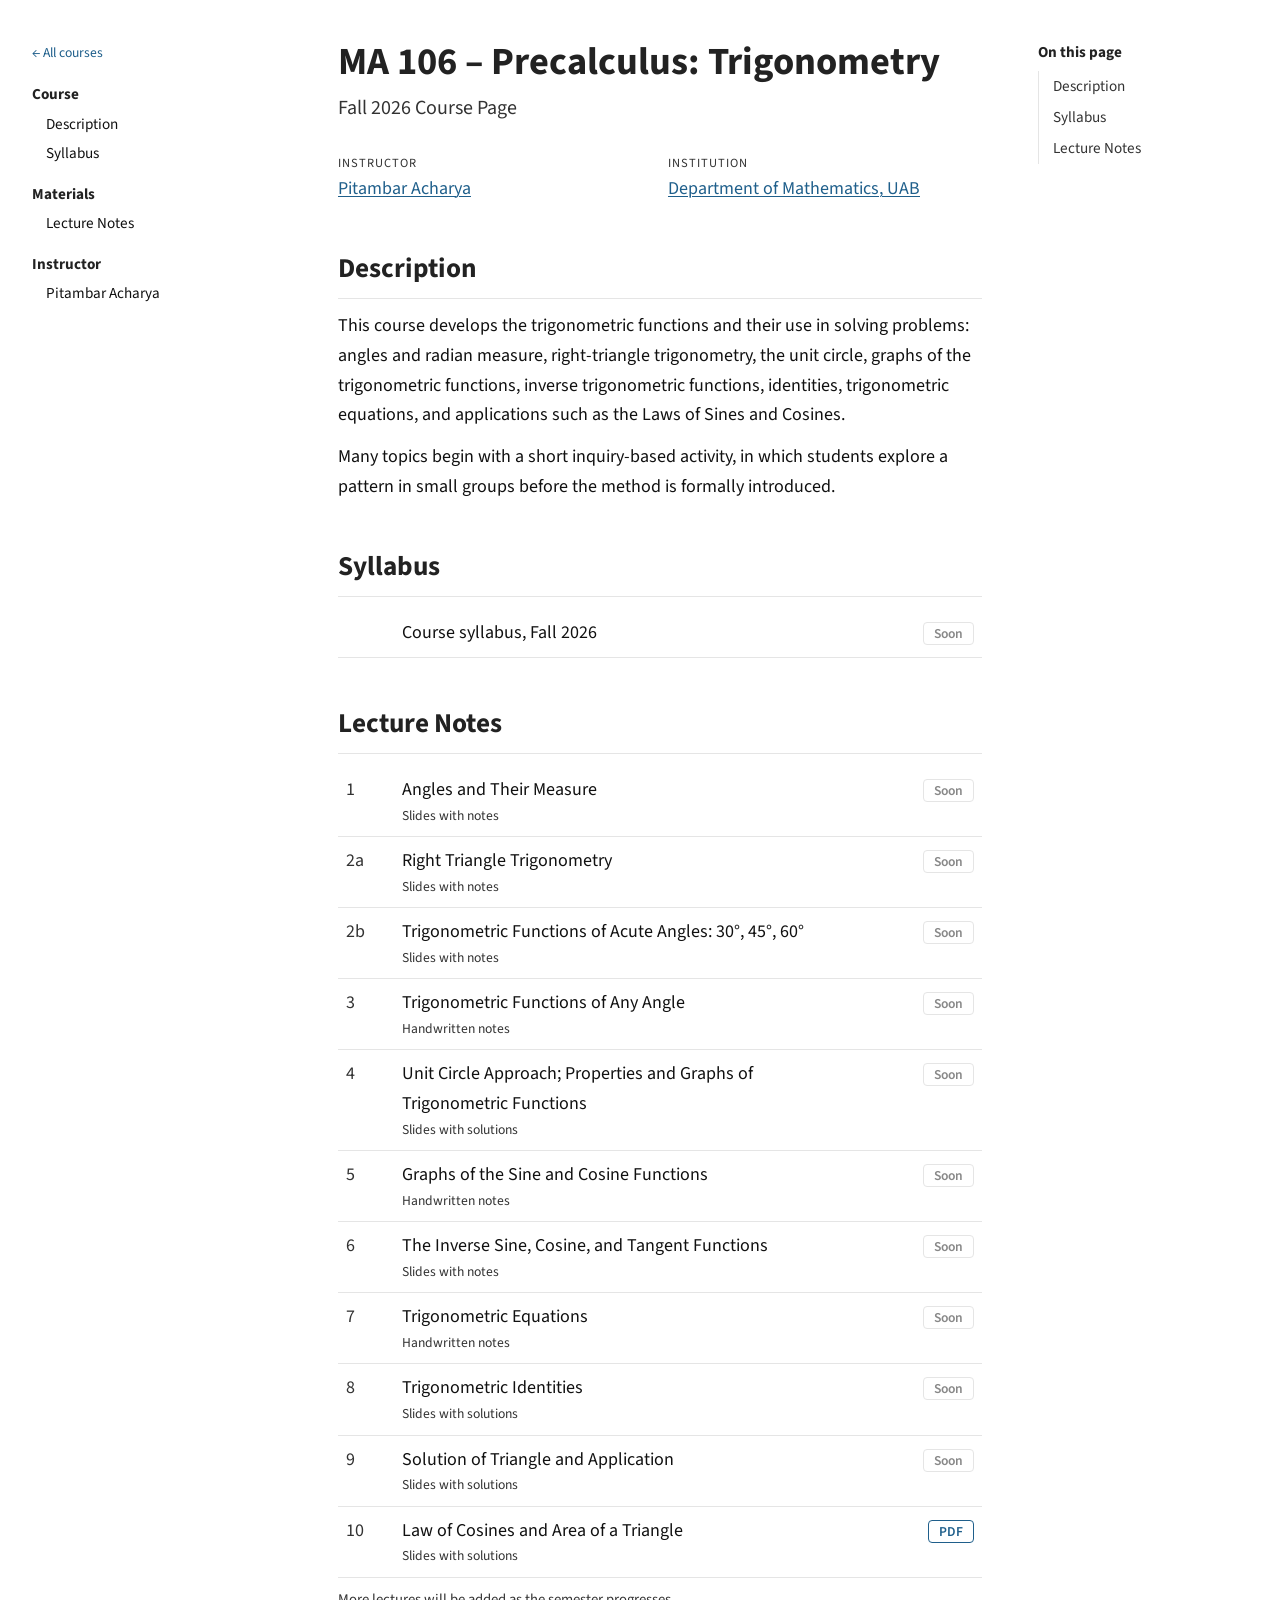
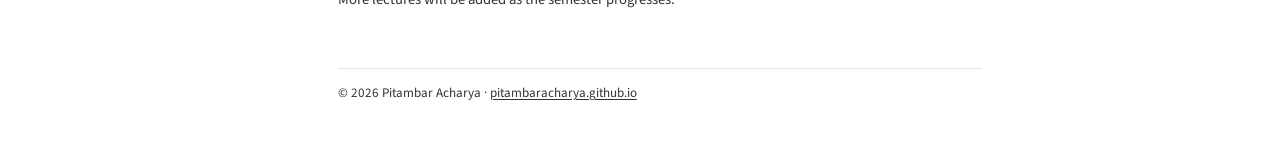
==== teaching/ma106-fall2026/index.html @ 430eb0b5 "Update index.html" ====
<!DOCTYPE html>
<html lang="en">
<head>
  <meta charset="UTF-8">
  <meta name="viewport" content="width=device-width, initial-scale=1.0">
  <title>MA 106 Precalculus: Trigonometry · Fall 2026 · Pitambar Acharya</title>
  <link rel="preconnect" href="https://fonts.googleapis.com">
  <link rel="preconnect" href="https://fonts.gstatic.com" crossorigin>
  <link href="https://fonts.googleapis.com/css2?family=Source+Sans+3:ital,wght@0,400;0,600;0,700;1,400&display=swap" rel="stylesheet">
  <style>
    :root {
      --text: #111111;
      --muted: #333333;
      --heading: #222222;
      --accent: #1f5f8b;
      --rule: #e5e5e5;
      --sans: "Source Sans 3", -apple-system, BlinkMacSystemFont, "Helvetica Neue", Helvetica, Arial, sans-serif;
    }
    * { box-sizing: border-box; margin: 0; padding: 0; }
    html { scroll-behavior: smooth; scroll-padding-top: 24px; }
    body { background: #fff; color: var(--text); font-family: var(--sans); font-size: 18px; line-height: 1.65; }
    a { color: var(--accent); text-decoration: underline; text-underline-offset: 2px; text-decoration-thickness: 1px; }

    /* Three columns: course menu | content | table of contents */
    .layout {
      max-width: 1320px; margin: 0 auto; padding: 40px 32px;
      display: grid; grid-template-columns: 250px minmax(0, 1fr) 210px; gap: 56px;
    }
    .left, .right { position: sticky; top: 32px; align-self: start; font-size: 0.95rem; }

    /* Left course menu */
    .back { display: inline-block; font-size: 0.85rem; margin-bottom: 18px; text-decoration: none; }
    .left .group { margin-bottom: 14px; }
    .left .group-title { font-weight: 700; color: var(--heading); margin-bottom: 2px; }
    .left ul { list-style: none; }
    .left li a { display: block; padding: 2px 0 2px 12px; color: var(--text); text-decoration: none; border-left: 2px solid transparent; }
    .left li a:hover { color: var(--accent); border-left-color: var(--accent); }

    /* Right table of contents */
    .right .toc-title { font-weight: 700; color: var(--heading); margin-bottom: 6px; }
    .right ul { list-style: none; border-left: 1px solid var(--rule); }
    .right li a { display: block; padding: 3px 0 3px 14px; color: var(--muted); text-decoration: none; }
    .right li a:hover { color: var(--accent); }

    /* Main content */
    h1 { font-size: 2.4rem; font-weight: 700; line-height: 1.15; color: var(--heading); }
    .subtitle { font-size: 1.25rem; color: var(--muted); margin-top: 8px; }
    .meta { display: grid; grid-template-columns: 1fr 1fr; gap: 16px; margin: 28px 0 8px; }
    .meta .label { font-size: 0.78rem; letter-spacing: 0.08em; text-transform: uppercase; color: var(--muted); }
    h2 { font-size: 1.7rem; font-weight: 700; color: var(--heading); margin: 44px 0 12px; padding-bottom: 6px; border-bottom: 1px solid var(--rule); }
    p + p { margin-top: 12px; }

    /* Materials table */
    table.materials { width: 100%; border-collapse: collapse; margin-top: 6px; }
    .materials td { padding: 9px 8px; border-bottom: 1px solid var(--rule); vertical-align: top; }
    .materials td:first-child { width: 56px; color: var(--muted); }
    .materials td:last-child { width: 120px; text-align: right; white-space: nowrap; }
    .materials a.file { font-weight: 600; text-decoration: none; padding: 1px 10px; border: 1px solid var(--accent); border-radius: 4px; font-size: 0.85rem; }
    .materials a.file:hover { background: var(--accent); color: #fff; }
    .materials a.file.missing { border-color: var(--rule); color: #888; pointer-events: none; }
    .kind { font-size: 0.85rem; color: var(--muted); }
    .note { font-size: 0.92rem; color: var(--muted); margin-top: 10px; }

    footer { margin-top: 56px; padding-top: 14px; border-top: 1px solid var(--rule); font-size: 0.82rem; color: var(--muted); }
    footer a { color: var(--muted); }

    @media (max-width: 1080px) {
      .layout { grid-template-columns: 230px minmax(0, 1fr); }
      .right { display: none; }
    }
    @media (max-width: 760px) {
      .layout { grid-template-columns: 1fr; gap: 24px; padding: 24px 18px; }
      .left { position: static; border-bottom: 1px solid var(--rule); padding-bottom: 16px; }
      h1 { font-size: 1.9rem; }
      .meta { grid-template-columns: 1fr; }
    }
  </style>
</head>
<body>
<div class="layout">

  <!-- ============ LEFT: COURSE MENU ============ -->
  <aside class="left">
    <a class="back" href="../../teaching.html">&larr; All courses</a>
    <div class="group">
      <div class="group-title">Course</div>
      <ul>
        <li><a href="#description">Description</a></li>
        <li><a href="#syllabus">Syllabus</a></li>
      </ul>
    </div>
    <div class="group">
      <div class="group-title">Materials</div>
      <ul>
        <li><a href="#notes">Lecture Notes</a></li>
      </ul>
    </div>
    <div class="group">
      <div class="group-title">Instructor</div>
      <ul>
        <li><a href="../../index.html">Pitambar Acharya</a></li>
      </ul>
    </div>
  </aside>

  <!-- ============ CENTER: CONTENT ============ -->
  <main>
    <h1>MA 106 – Precalculus: Trigonometry</h1>
    <p class="subtitle">Fall 2026 Course Page</p>

    <div class="meta">
      <div><div class="label">Instructor</div><a href="../../index.html">Pitambar Acharya</a></div>
      <div><div class="label">Institution</div><a href="https://www.uab.edu/cas/mathematics/" target="_blank" rel="noopener">Department of Mathematics, UAB</a></div>
    </div>

    <h2 id="description">Description</h2>
    <p>
      This course develops the trigonometric functions and their use in solving problems:
      angles and radian measure, right-triangle trigonometry, the unit circle, graphs of the
      trigonometric functions, inverse trigonometric functions, identities, trigonometric
      equations, and applications such as the Laws of Sines and Cosines.
    </p>
    <p>
      Many topics begin with a short inquiry-based activity, in which students explore a pattern
      in small groups before the method is formally introduced.
    </p>

    <h2 id="syllabus">Syllabus</h2>
    <table class="materials">
      <tr><td></td><td>Course syllabus, Fall 2026</td><td><a class="file" href="syllabus.pdf" target="_blank" rel="noopener">PDF</a></td></tr>
    </table>

    <h2 id="notes">Lecture Notes</h2>
    <table class="materials">
      <tr><td>1</td><td>Angles and Their Measure<div class="kind">Slides with notes</div></td><td><a class="file" href="notes/01-angles-and-their-measure.pdf" target="_blank" rel="noopener">PDF</a></td></tr>
      <tr><td>2a</td><td>Right Triangle Trigonometry<div class="kind">Slides with notes</div></td><td><a class="file" href="notes/02a-right-triangle-trigonometry.pdf" target="_blank" rel="noopener">PDF</a></td></tr>
      <tr><td>2b</td><td>Trigonometric Functions of Acute Angles: 30°, 45°, 60°<div class="kind">Slides with notes</div></td><td><a class="file" href="notes/02b-trig-functions-of-acute-angles.pdf" target="_blank" rel="noopener">PDF</a></td></tr>
      <tr><td>3</td><td>Trigonometric Functions of Any Angle<div class="kind">Handwritten notes</div></td><td><a class="file" href="notes/03-trig-functions-of-any-angle.pdf" target="_blank" rel="noopener">PDF</a></td></tr>
      <tr><td>4</td><td>Unit Circle Approach; Properties and Graphs of Trigonometric Functions<div class="kind">Slides with solutions</div></td><td><a class="file" href="notes/04-unit-circle-properties-graphs.pdf" target="_blank" rel="noopener">PDF</a></td></tr>
      <tr><td>5</td><td>Graphs of the Sine and Cosine Functions<div class="kind">Handwritten notes</div></td><td><a class="file" href="notes/05-graphs-of-sine-and-cosine.pdf" target="_blank" rel="noopener">PDF</a></td></tr>
      <tr><td>6</td><td>The Inverse Sine, Cosine, and Tangent Functions<div class="kind">Slides with notes</div></td><td><a class="file" href="notes/06-inverse-trig-functions.pdf" target="_blank" rel="noopener">PDF</a></td></tr>
      <tr><td>7</td><td>Trigonometric Equations<div class="kind">Handwritten notes</div></td><td><a class="file" href="notes/07-trigonometric-equations.pdf" target="_blank" rel="noopener">PDF</a></td></tr>
      <tr><td>8</td><td>Trigonometric Identities<div class="kind">Slides with solutions</div></td><td><a class="file" href="notes/08-trigonometric-identities.pdf" target="_blank" rel="noopener">PDF</a></td></tr>
      <tr><td>9</td><td>Solution of Triangle and Application<div class="kind">Slides with solutions</div></td><td><a class="file" href="notes/09-solution-of-triangles.pdf" target="_blank" rel="noopener">PDF</a></td></tr>
      <tr><td>10</td><td>Law of Cosines and Area of a Triangle<div class="kind">Slides with solutions</div></td><td><a class="file" href="notes/10-Law_of_Cosines_Area_of_a_Triangle.pdf" target="_blank" rel="noopener">PDF</a></td></tr>
    
    </table>
    <p class="note">More lectures will be added as the semester progresses.</p>

    <footer>© 2026 Pitambar Acharya · <a href="../../index.html">pitambaracharya.github.io</a></footer>
  </main>

  <!-- ============ RIGHT: TABLE OF CONTENTS ============ -->
  <aside class="right">
    <div class="toc-title">On this page</div>
    <ul>
      <li><a href="#description">Description</a></li>
      <li><a href="#syllabus">Syllabus</a></li>
      <li><a href="#notes">Lecture Notes</a></li>
    </ul>
  </aside>

</div>

<!-- Greys out any PDF button whose file has not been uploaded yet -->
<script>
  document.querySelectorAll('a.file').forEach(function (a) {
    fetch(a.getAttribute('href'), { method: 'HEAD' })
      .then(function (r) { if (!r.ok) { a.classList.add('missing'); a.textContent = 'Soon'; } })
      .catch(function () {});
  });
</script>
</body>
</html>
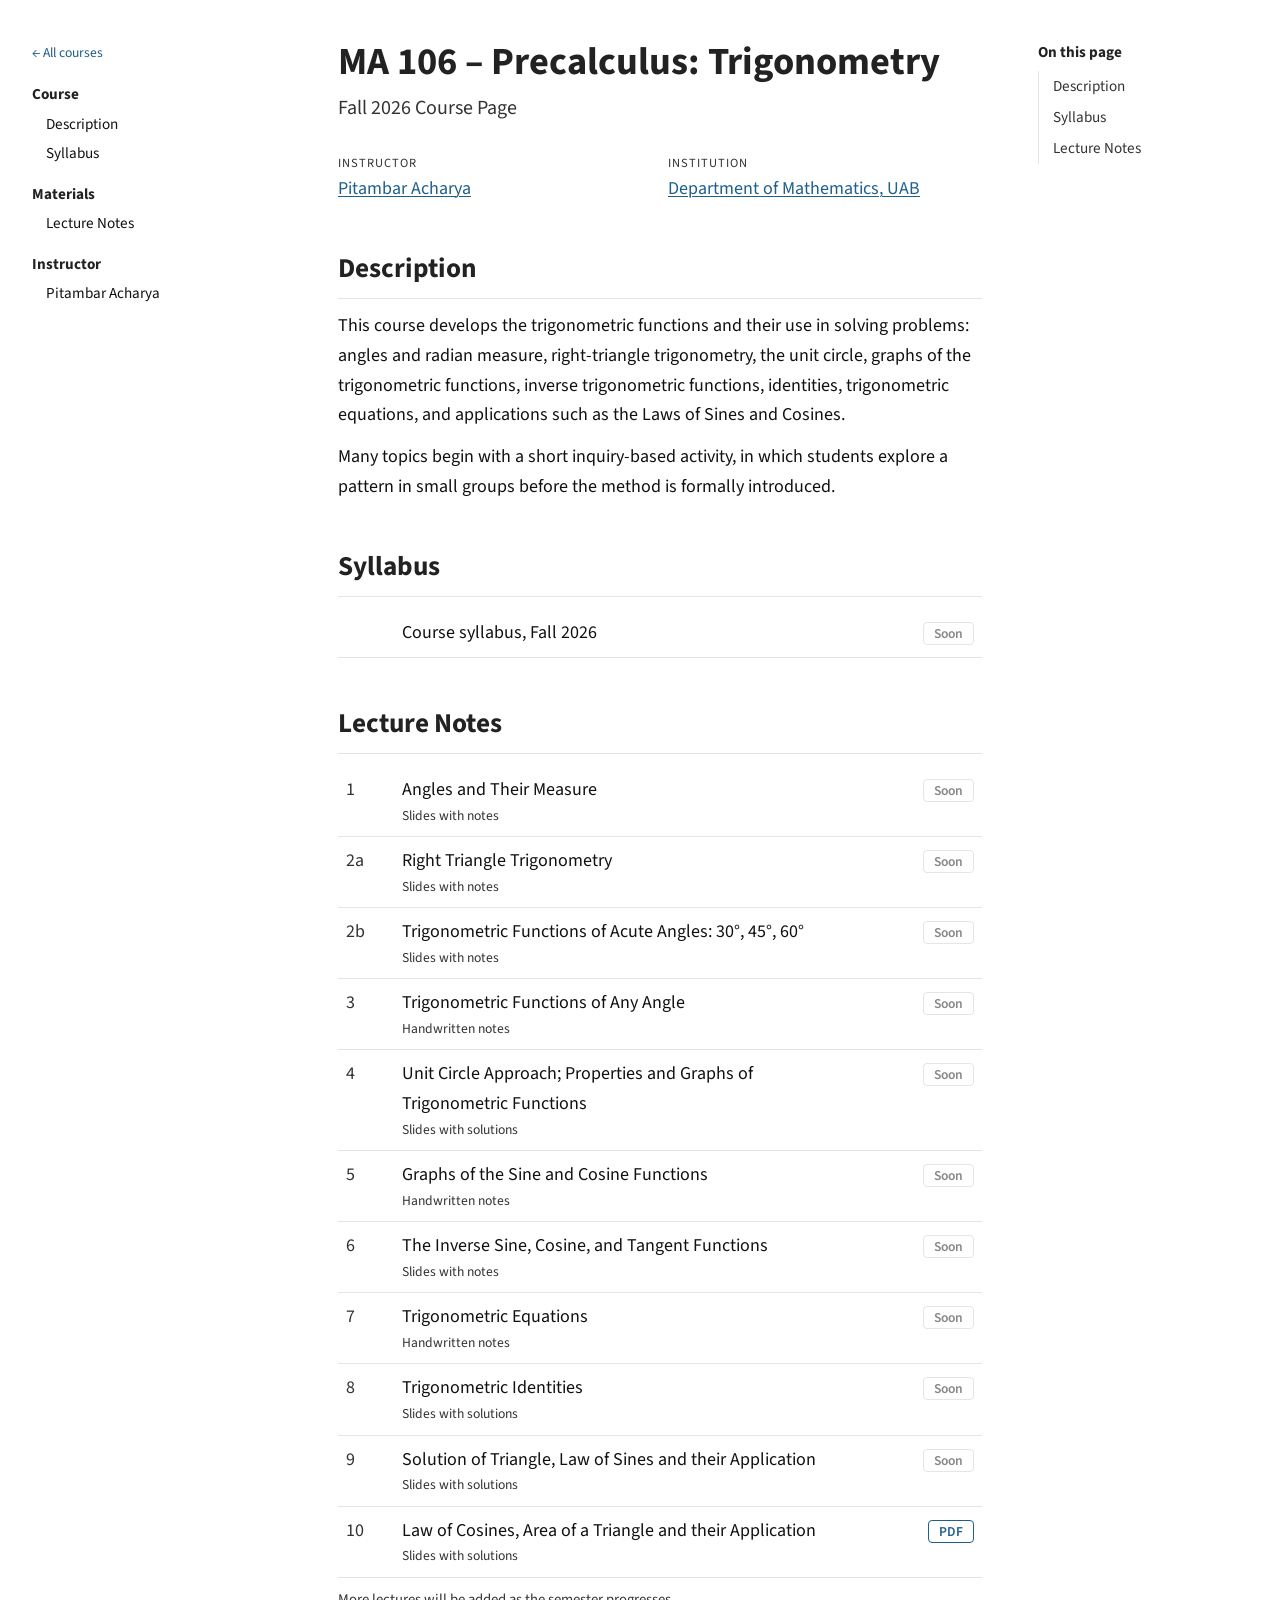
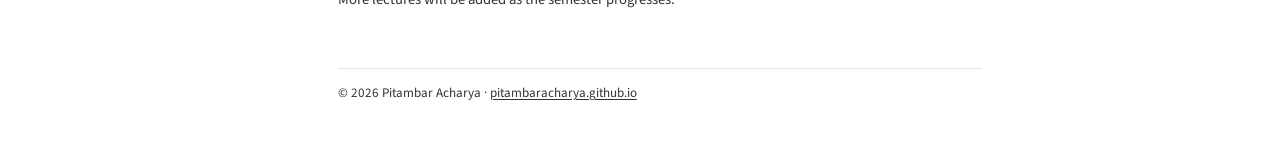
==== commit 03684750: "Update index.html" ====
--- a/teaching/ma106-fall2026/index.html
+++ b/teaching/ma106-fall2026/index.html
@@ -141,8 +141,8 @@
       <tr><td>6</td><td>The Inverse Sine, Cosine, and Tangent Functions<div class="kind">Slides with notes</div></td><td><a class="file" href="notes/06-inverse-trig-functions.pdf" target="_blank" rel="noopener">PDF</a></td></tr>
       <tr><td>7</td><td>Trigonometric Equations<div class="kind">Handwritten notes</div></td><td><a class="file" href="notes/07-trigonometric-equations.pdf" target="_blank" rel="noopener">PDF</a></td></tr>
       <tr><td>8</td><td>Trigonometric Identities<div class="kind">Slides with solutions</div></td><td><a class="file" href="notes/08-trigonometric-identities.pdf" target="_blank" rel="noopener">PDF</a></td></tr>
-      <tr><td>9</td><td>Solution of Triangle and Application<div class="kind">Slides with solutions</div></td><td><a class="file" href="notes/09-solution-of-triangles.pdf" target="_blank" rel="noopener">PDF</a></td></tr>
-      <tr><td>10</td><td>Law of Cosines and Area of a Triangle<div class="kind">Slides with solutions</div></td><td><a class="file" href="notes/10-Law_of_Cosines_Area_of_a_Triangle.pdf" target="_blank" rel="noopener">PDF</a></td></tr>
+      <tr><td>9</td><td>Solution of Triangle, Law of Sines and their Application<div class="kind">Slides with solutions</div></td><td><a class="file" href="notes/09-solution-of-triangles.pdf" target="_blank" rel="noopener">PDF</a></td></tr>
+      <tr><td>10</td><td>Law of Cosines, Area of a Triangle and their Application <div class="kind">Slides with solutions</div></td><td><a class="file" href="notes/10-Law_of_Cosines_Area_of_a_Triangle.pdf" target="_blank" rel="noopener">PDF</a></td></tr>
     
     </table>
     <p class="note">More lectures will be added as the semester progresses.</p>
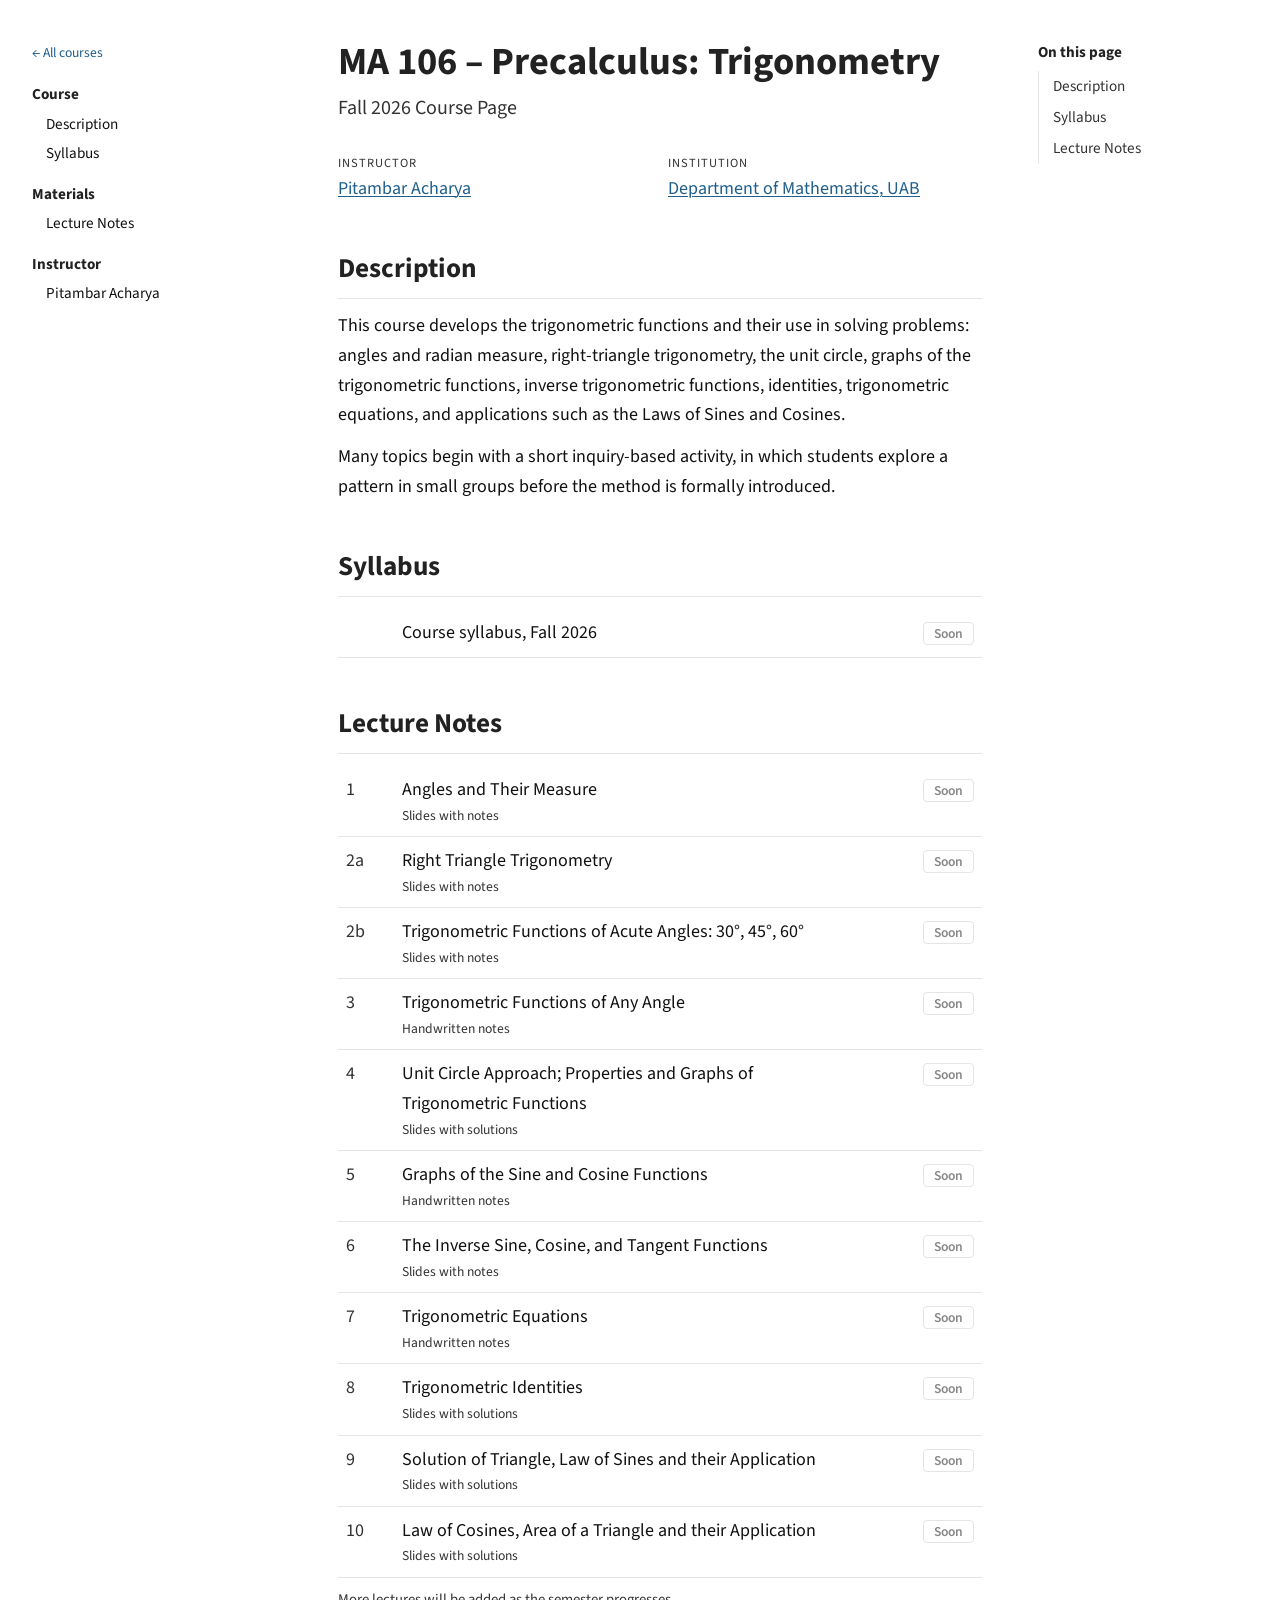
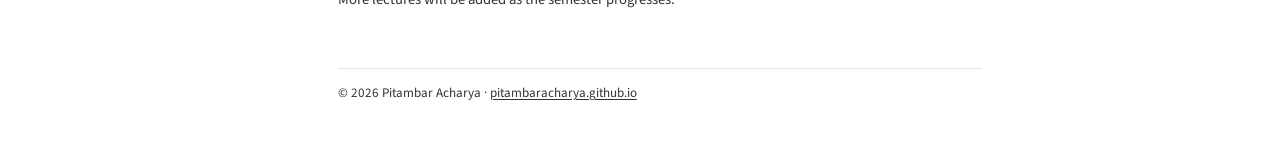
==== commit 229d0174: "Update index.html" ====
--- a/teaching/ma106-fall2026/index.html
+++ b/teaching/ma106-fall2026/index.html
@@ -142,7 +142,7 @@
       <tr><td>7</td><td>Trigonometric Equations<div class="kind">Handwritten notes</div></td><td><a class="file" href="notes/07-trigonometric-equations.pdf" target="_blank" rel="noopener">PDF</a></td></tr>
       <tr><td>8</td><td>Trigonometric Identities<div class="kind">Slides with solutions</div></td><td><a class="file" href="notes/08-trigonometric-identities.pdf" target="_blank" rel="noopener">PDF</a></td></tr>
       <tr><td>9</td><td>Solution of Triangle, Law of Sines and their Application<div class="kind">Slides with solutions</div></td><td><a class="file" href="notes/09-solution-of-triangles.pdf" target="_blank" rel="noopener">PDF</a></td></tr>
-      <tr><td>10</td><td>Law of Cosines, Area of a Triangle and their Application <div class="kind">Slides with solutions</div></td><td><a class="file" href="notes/10-Law_of_Cosines_Area_of_a_Triangle.pdf" target="_blank" rel="noopener">PDF</a></td></tr>
+      <tr><td>10</td><td>Law of Cosines, Area of a Triangle and their Application <div class="kind">Slides with solutions</div></td><td><a class="file" href="notes/10-Law-of-Cosines-Area-of-a-Triangle.pdf" target="_blank" rel="noopener">PDF</a></td></tr>
     
     </table>
     <p class="note">More lectures will be added as the semester progresses.</p>
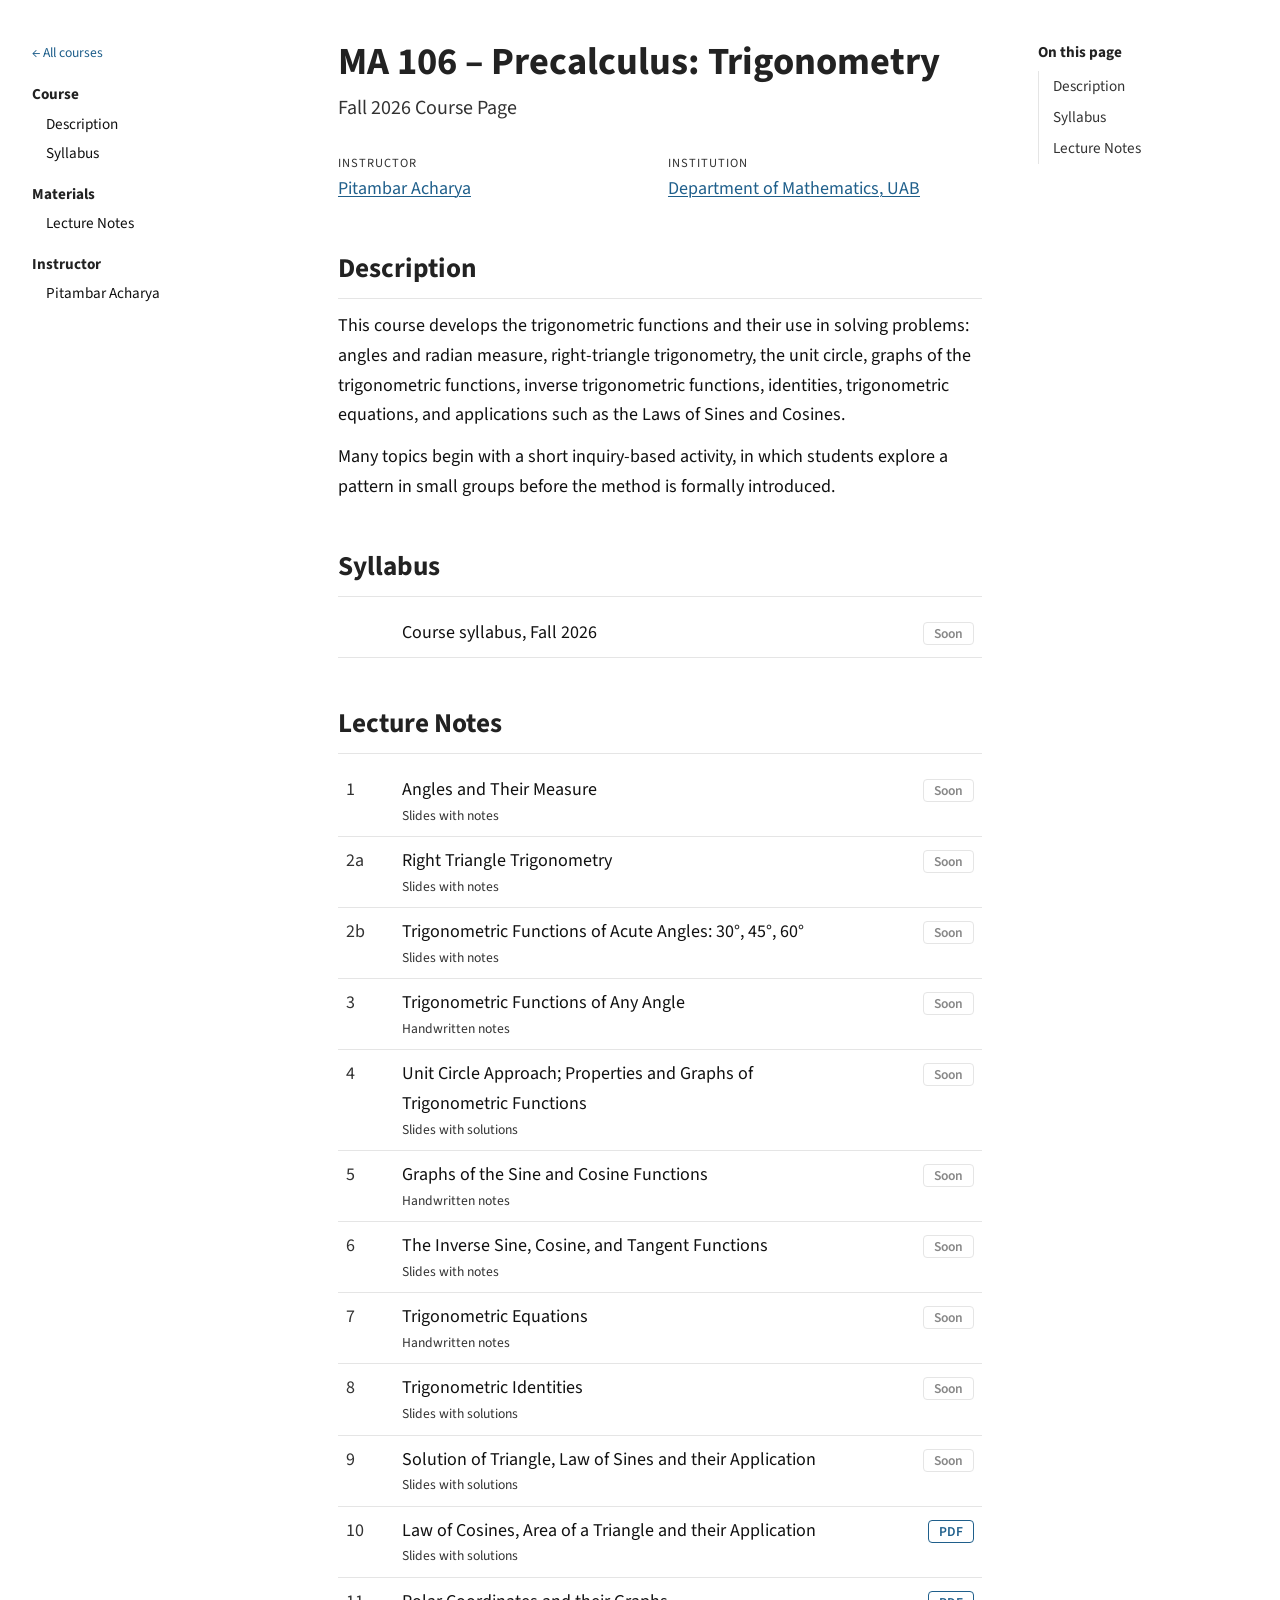
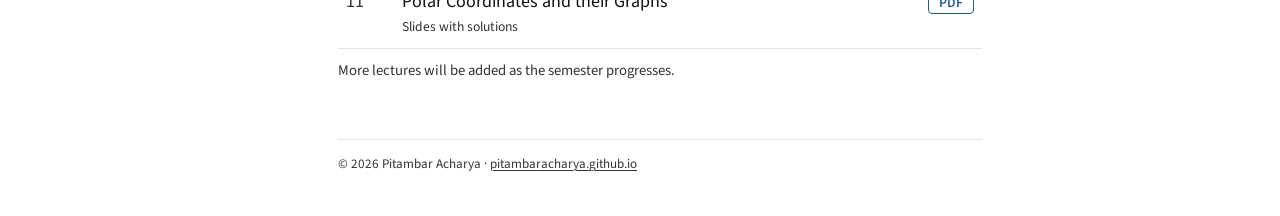
==== commit 4f762b59: "Update index.html" ====
--- a/teaching/ma106-fall2026/index.html
+++ b/teaching/ma106-fall2026/index.html
@@ -143,8 +143,8 @@
       <tr><td>8</td><td>Trigonometric Identities<div class="kind">Slides with solutions</div></td><td><a class="file" href="notes/08-trigonometric-identities.pdf" target="_blank" rel="noopener">PDF</a></td></tr>
       <tr><td>9</td><td>Solution of Triangle, Law of Sines and their Application<div class="kind">Slides with solutions</div></td><td><a class="file" href="notes/09-solution-of-triangles.pdf" target="_blank" rel="noopener">PDF</a></td></tr>
       <tr><td>10</td><td>Law of Cosines, Area of a Triangle and their Application <div class="kind">Slides with solutions</div></td><td><a class="file" href="notes/10-Law-of-Cosines-Area-of-a-Triangle.pdf" target="_blank" rel="noopener">PDF</a></td></tr>
-    
-    </table>
+      <tr><td>11</td><td>Polar Coordinates and their Graphs <div class="kind">Slides with solutions</div></td><td><a class="file" href="notes/11-Polar-Coordinates-Graphs.pdf" target="_blank" rel="noopener">PDF</a></td></tr>
+</table>
     <p class="note">More lectures will be added as the semester progresses.</p>
 
     <footer>© 2026 Pitambar Acharya · <a href="../../index.html">pitambaracharya.github.io</a></footer>
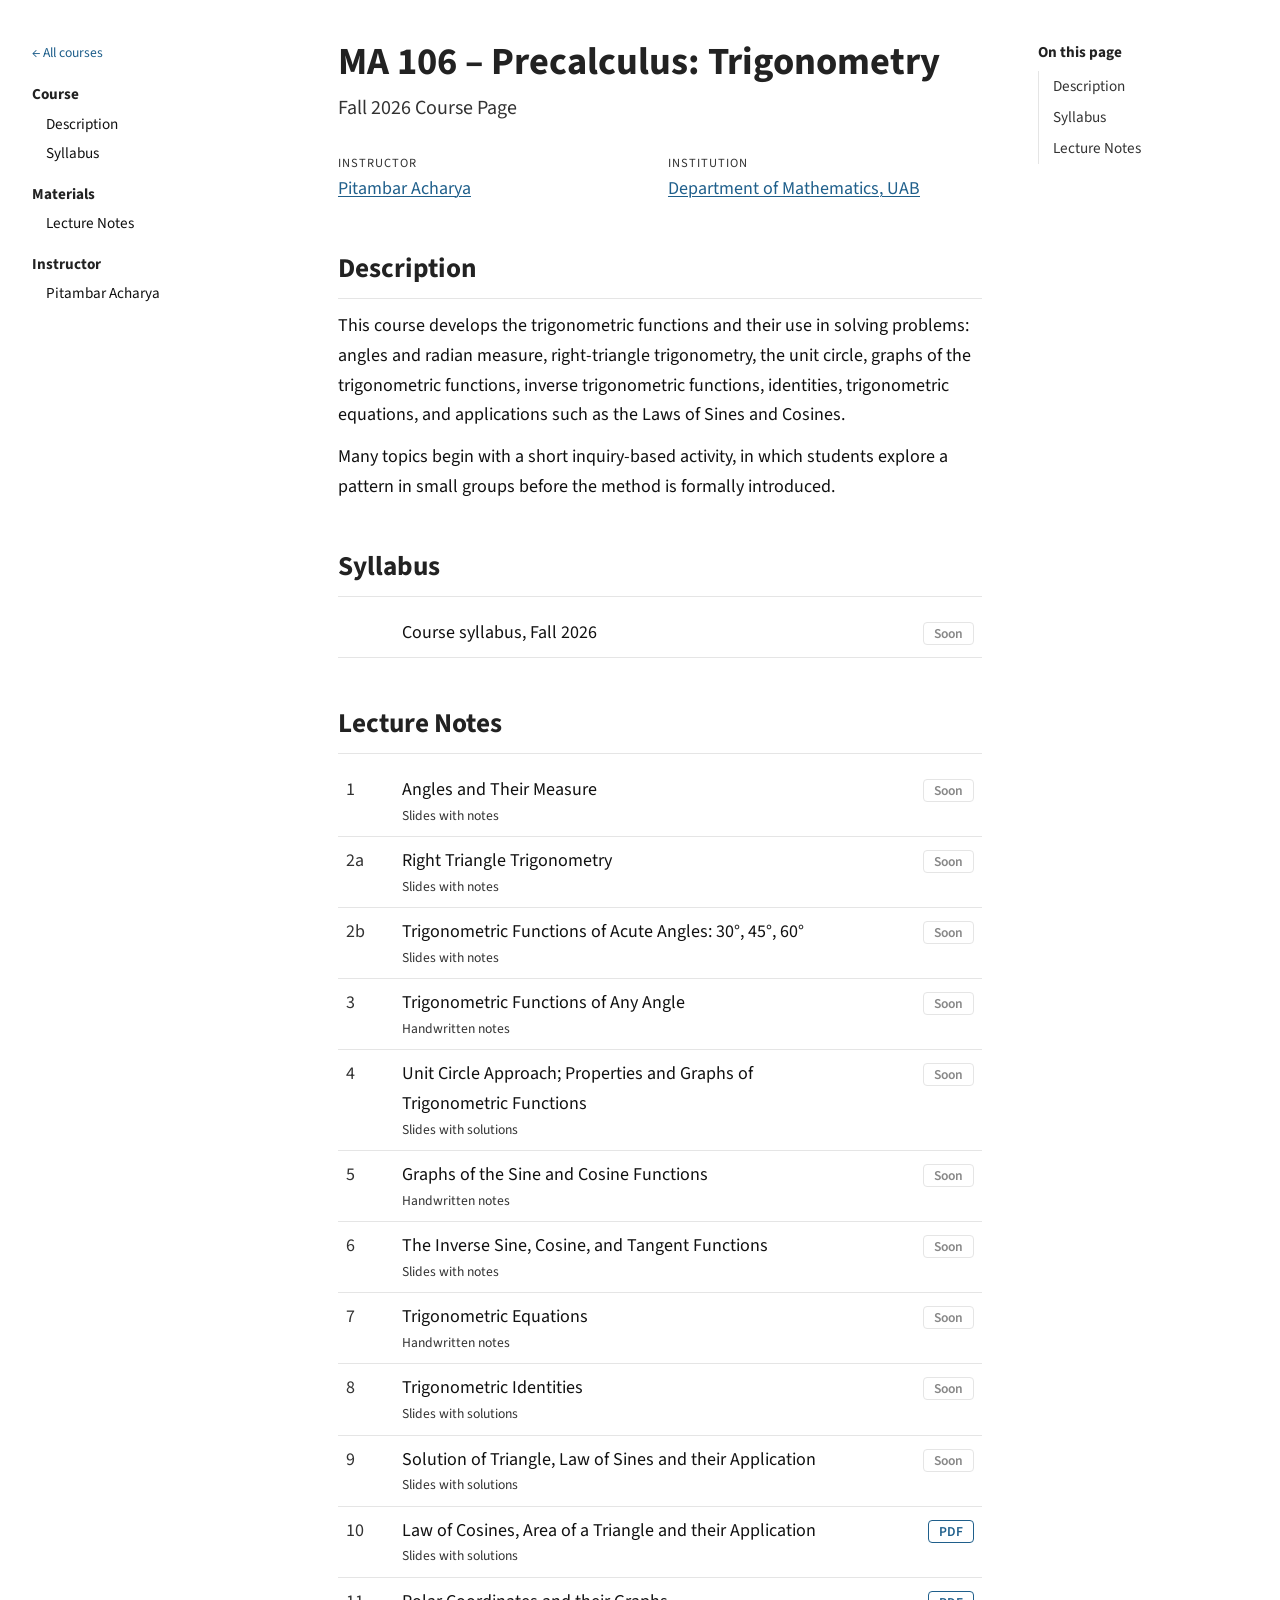
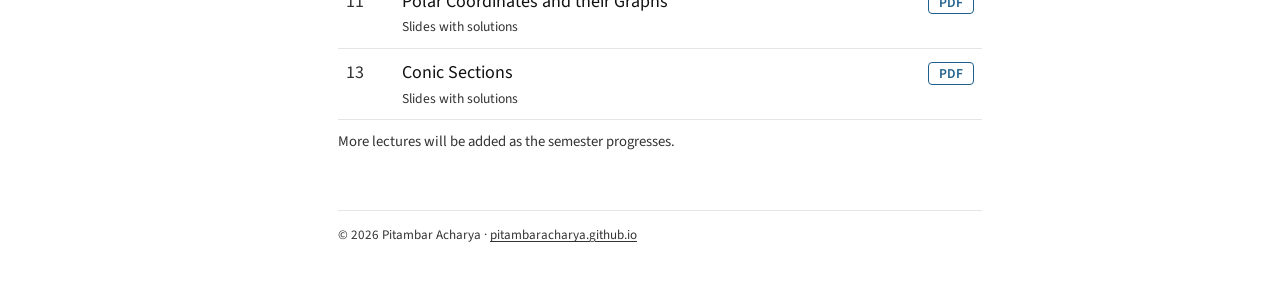
==== commit ba17fcb4: "Update index.html" ====
--- a/teaching/ma106-fall2026/index.html
+++ b/teaching/ma106-fall2026/index.html
@@ -144,6 +144,7 @@
       <tr><td>9</td><td>Solution of Triangle, Law of Sines and their Application<div class="kind">Slides with solutions</div></td><td><a class="file" href="notes/09-solution-of-triangles.pdf" target="_blank" rel="noopener">PDF</a></td></tr>
       <tr><td>10</td><td>Law of Cosines, Area of a Triangle and their Application <div class="kind">Slides with solutions</div></td><td><a class="file" href="notes/10-Law-of-Cosines-Area-of-a-Triangle.pdf" target="_blank" rel="noopener">PDF</a></td></tr>
       <tr><td>11</td><td>Polar Coordinates and their Graphs <div class="kind">Slides with solutions</div></td><td><a class="file" href="notes/11-Polar-Coordinates-Graphs.pdf" target="_blank" rel="noopener">PDF</a></td></tr>
+      <tr><td>13</td><td>Conic Sections <div class="kind">Slides with solutions</div></td><td><a class="file" href="notes/13-Conic-Sections.pdf" target="_blank" rel="noopener">PDF</a></td></tr>
 </table>
     <p class="note">More lectures will be added as the semester progresses.</p>
 
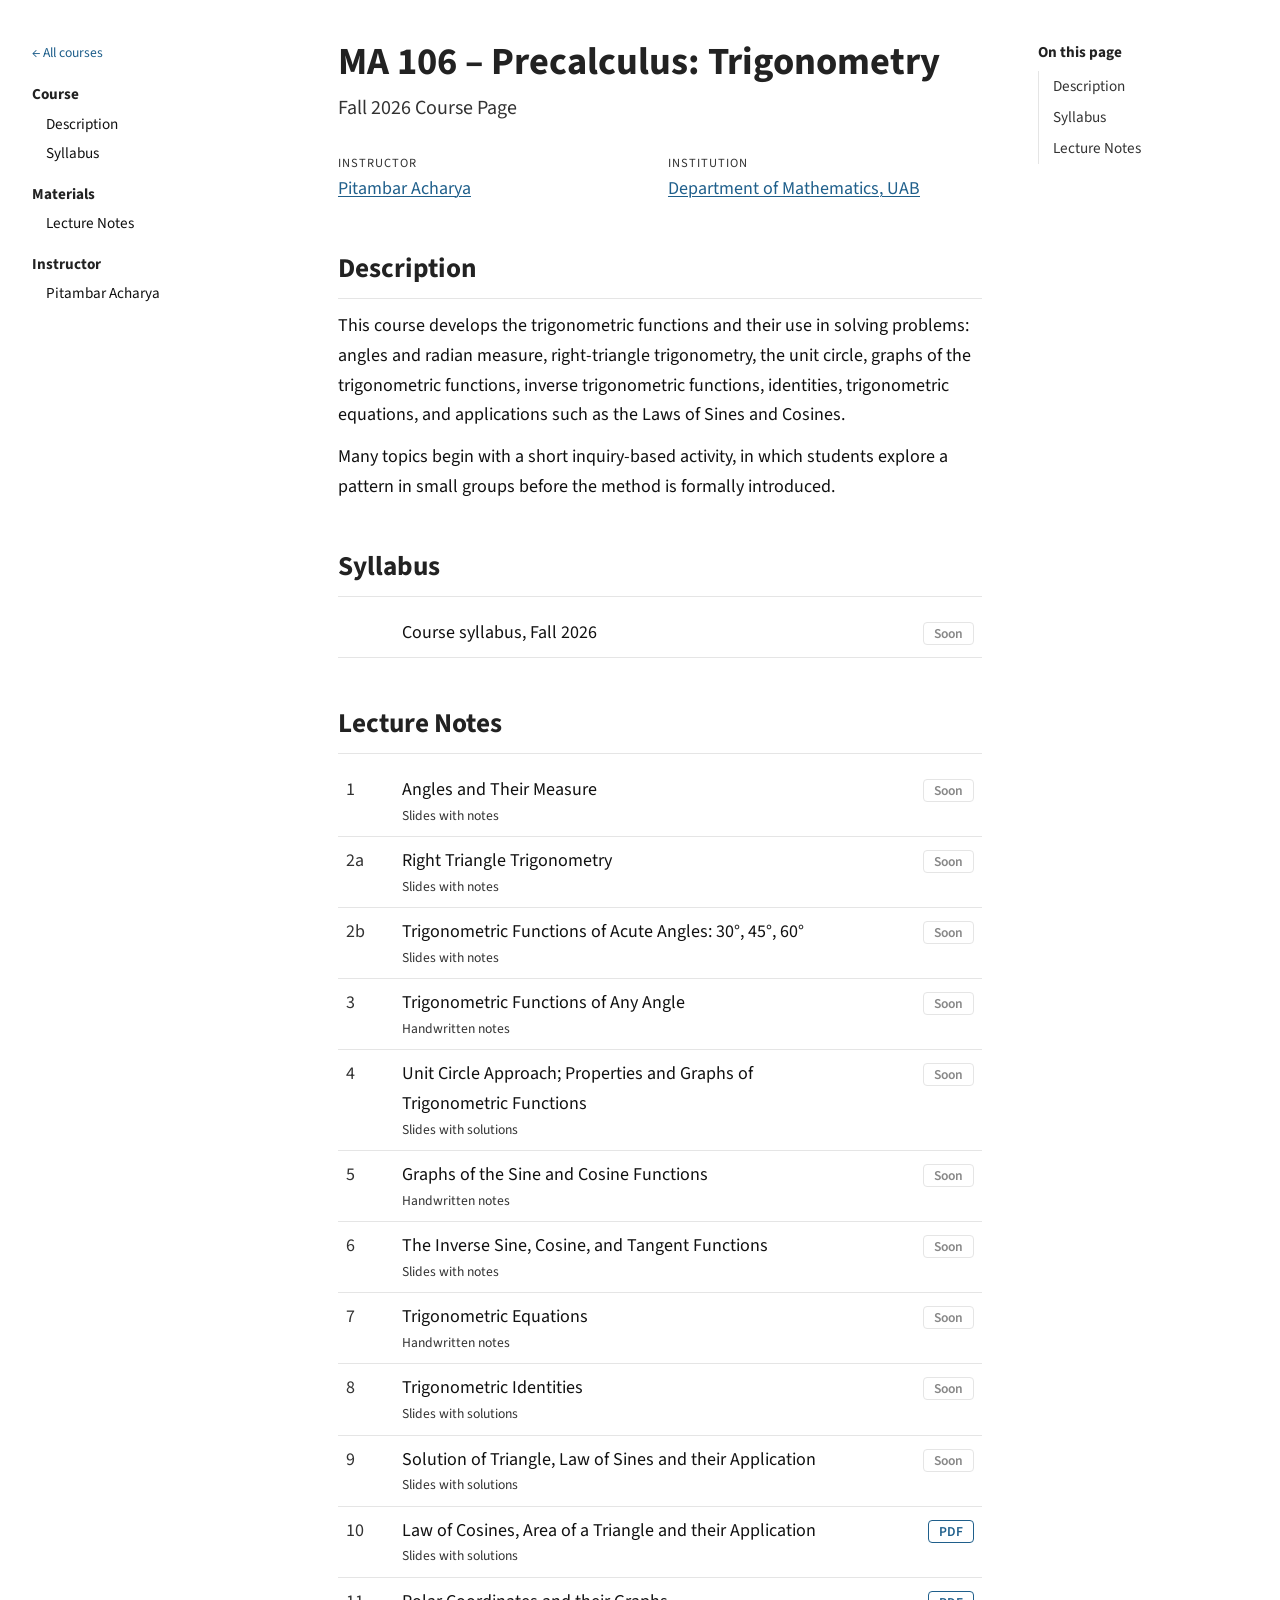
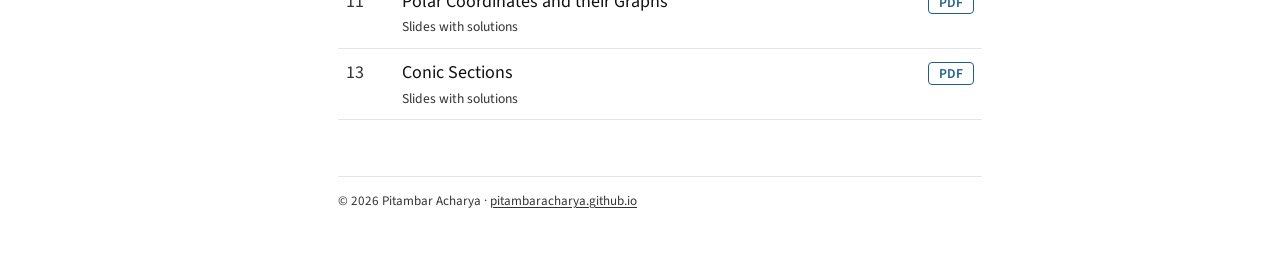
==== commit be46ba6f: "Update index.html" ====
--- a/teaching/ma106-fall2026/index.html
+++ b/teaching/ma106-fall2026/index.html
@@ -146,7 +146,7 @@
       <tr><td>11</td><td>Polar Coordinates and their Graphs <div class="kind">Slides with solutions</div></td><td><a class="file" href="notes/11-Polar-Coordinates-Graphs.pdf" target="_blank" rel="noopener">PDF</a></td></tr>
       <tr><td>13</td><td>Conic Sections <div class="kind">Slides with solutions</div></td><td><a class="file" href="notes/13-Conic-Sections.pdf" target="_blank" rel="noopener">PDF</a></td></tr>
 </table>
-    <p class="note">More lectures will be added as the semester progresses.</p>
+    <p class="note"></p>
 
     <footer>© 2026 Pitambar Acharya · <a href="../../index.html">pitambaracharya.github.io</a></footer>
   </main>
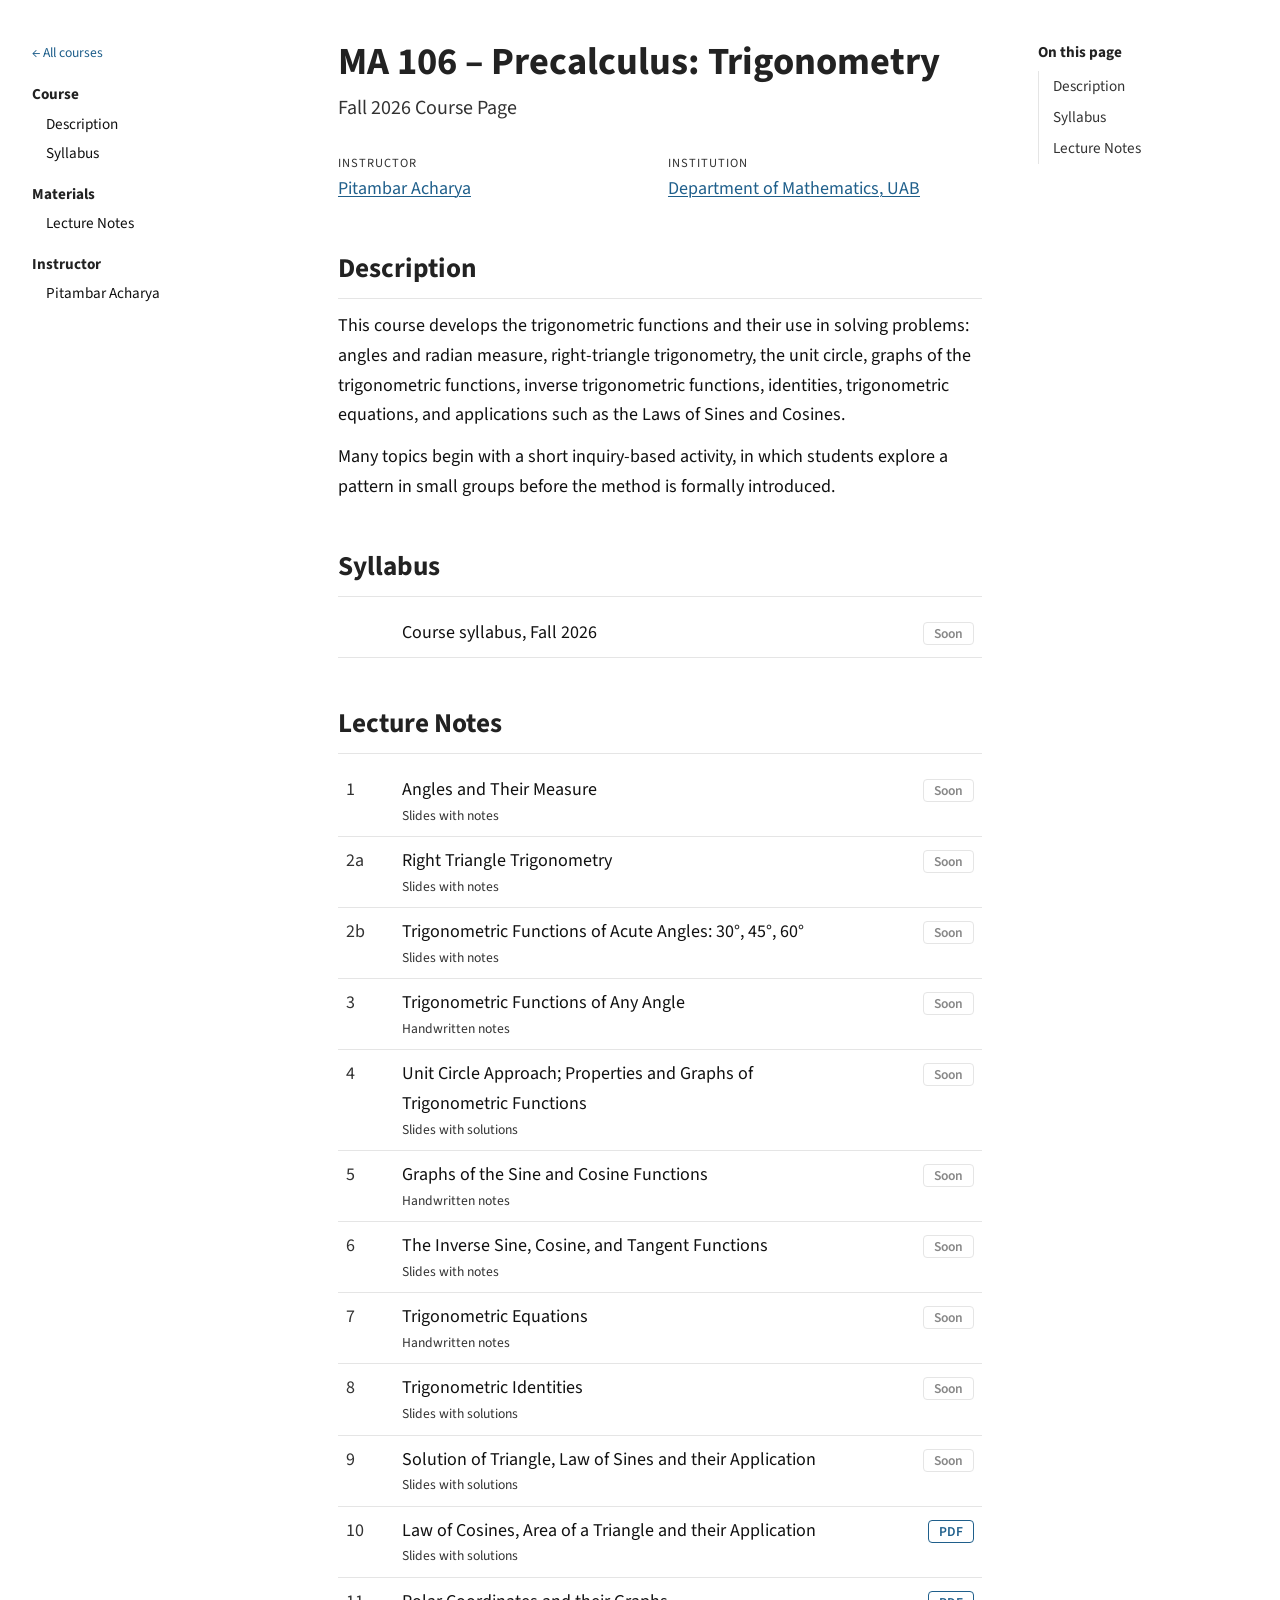
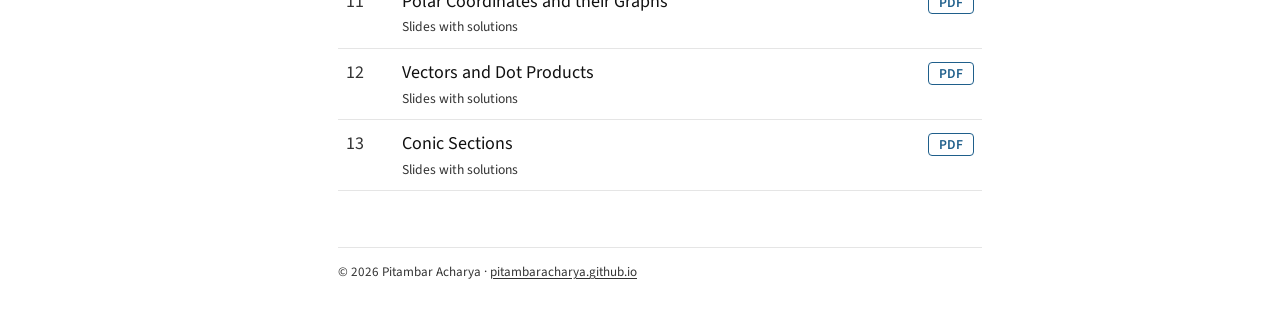
==== commit 77a40489: "Update index.html" ====
--- a/teaching/ma106-fall2026/index.html
+++ b/teaching/ma106-fall2026/index.html
@@ -144,6 +144,7 @@
       <tr><td>9</td><td>Solution of Triangle, Law of Sines and their Application<div class="kind">Slides with solutions</div></td><td><a class="file" href="notes/09-solution-of-triangles.pdf" target="_blank" rel="noopener">PDF</a></td></tr>
       <tr><td>10</td><td>Law of Cosines, Area of a Triangle and their Application <div class="kind">Slides with solutions</div></td><td><a class="file" href="notes/10-Law-of-Cosines-Area-of-a-Triangle.pdf" target="_blank" rel="noopener">PDF</a></td></tr>
       <tr><td>11</td><td>Polar Coordinates and their Graphs <div class="kind">Slides with solutions</div></td><td><a class="file" href="notes/11-Polar-Coordinates-Graphs.pdf" target="_blank" rel="noopener">PDF</a></td></tr>
+      <tr><td>12</td><td>Vectors and Dot Products <div class="kind">Slides with solutions</div></td><td><a class="file" href="notes/12-Vectors-and-Dot-Product.pdf" target="_blank" rel="noopener">PDF</a></td></tr>
       <tr><td>13</td><td>Conic Sections <div class="kind">Slides with solutions</div></td><td><a class="file" href="notes/13-Conic-Sections.pdf" target="_blank" rel="noopener">PDF</a></td></tr>
 </table>
     <p class="note"></p>
